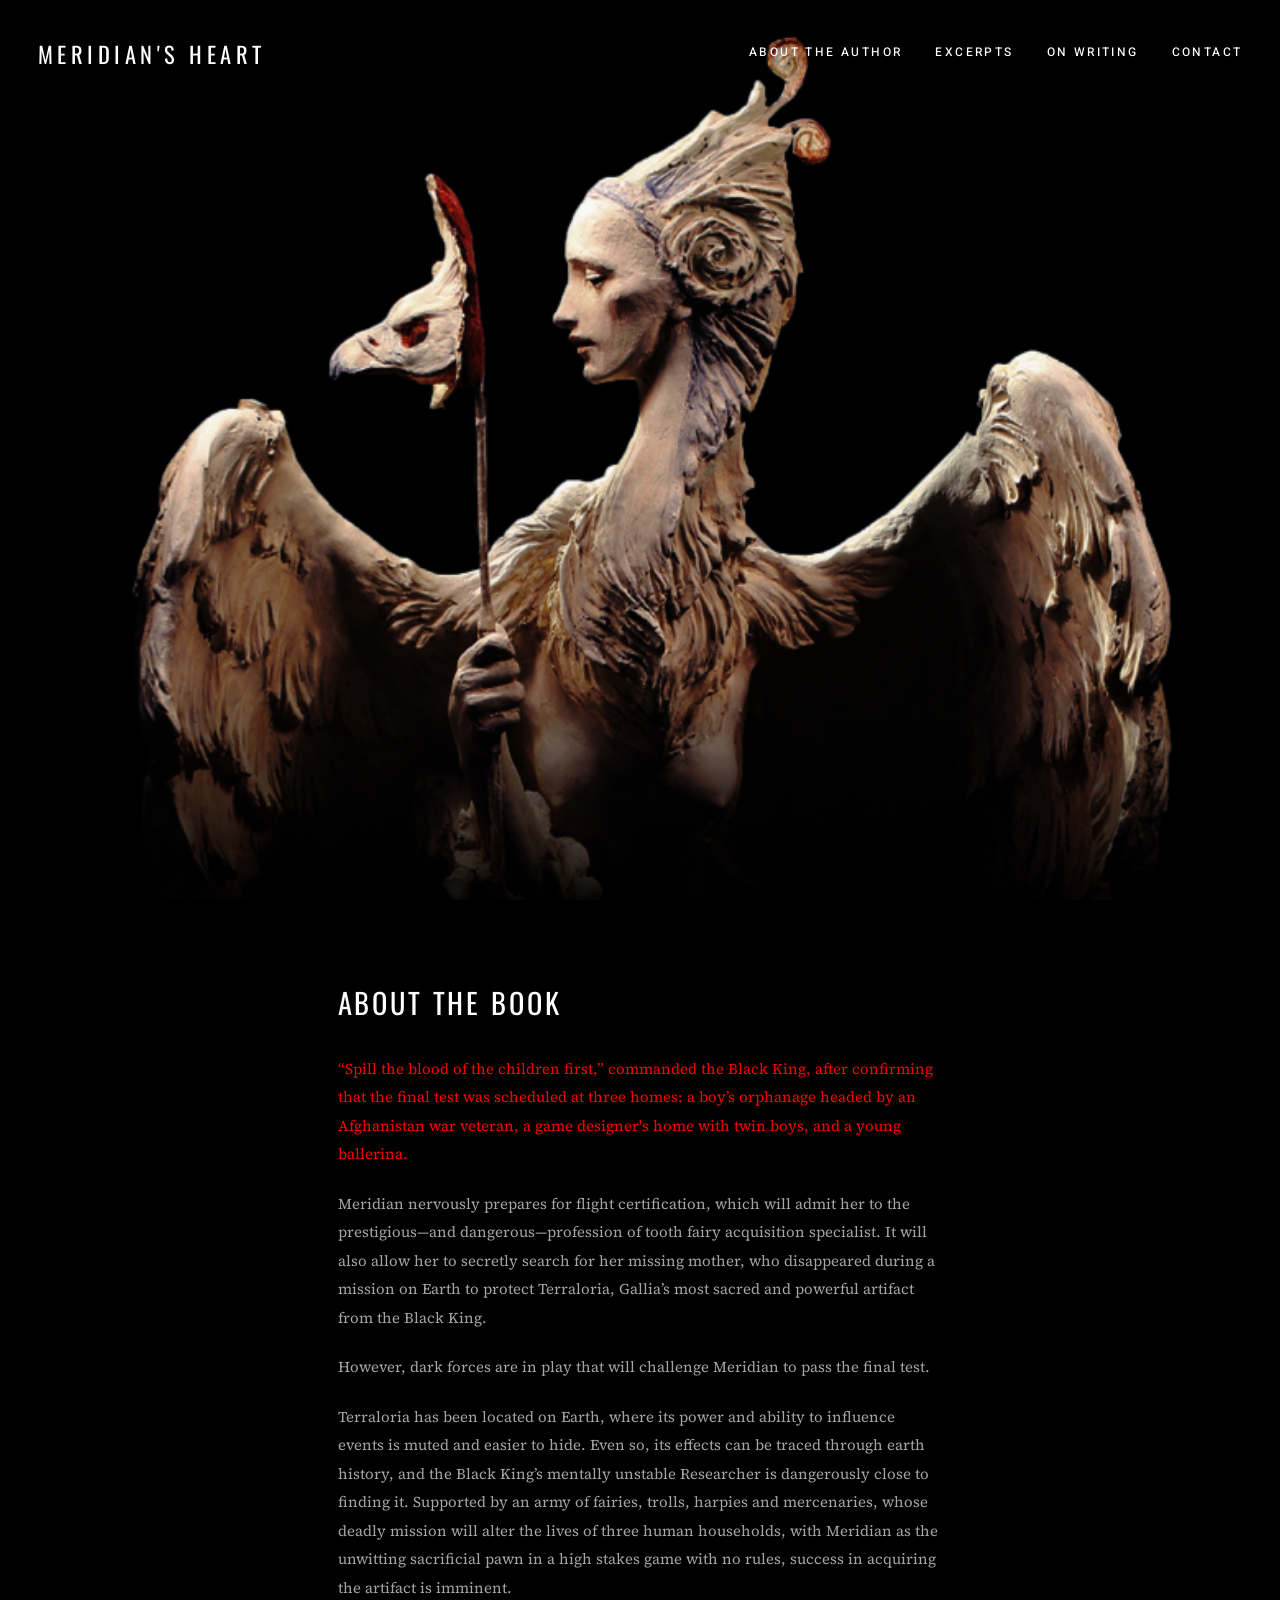
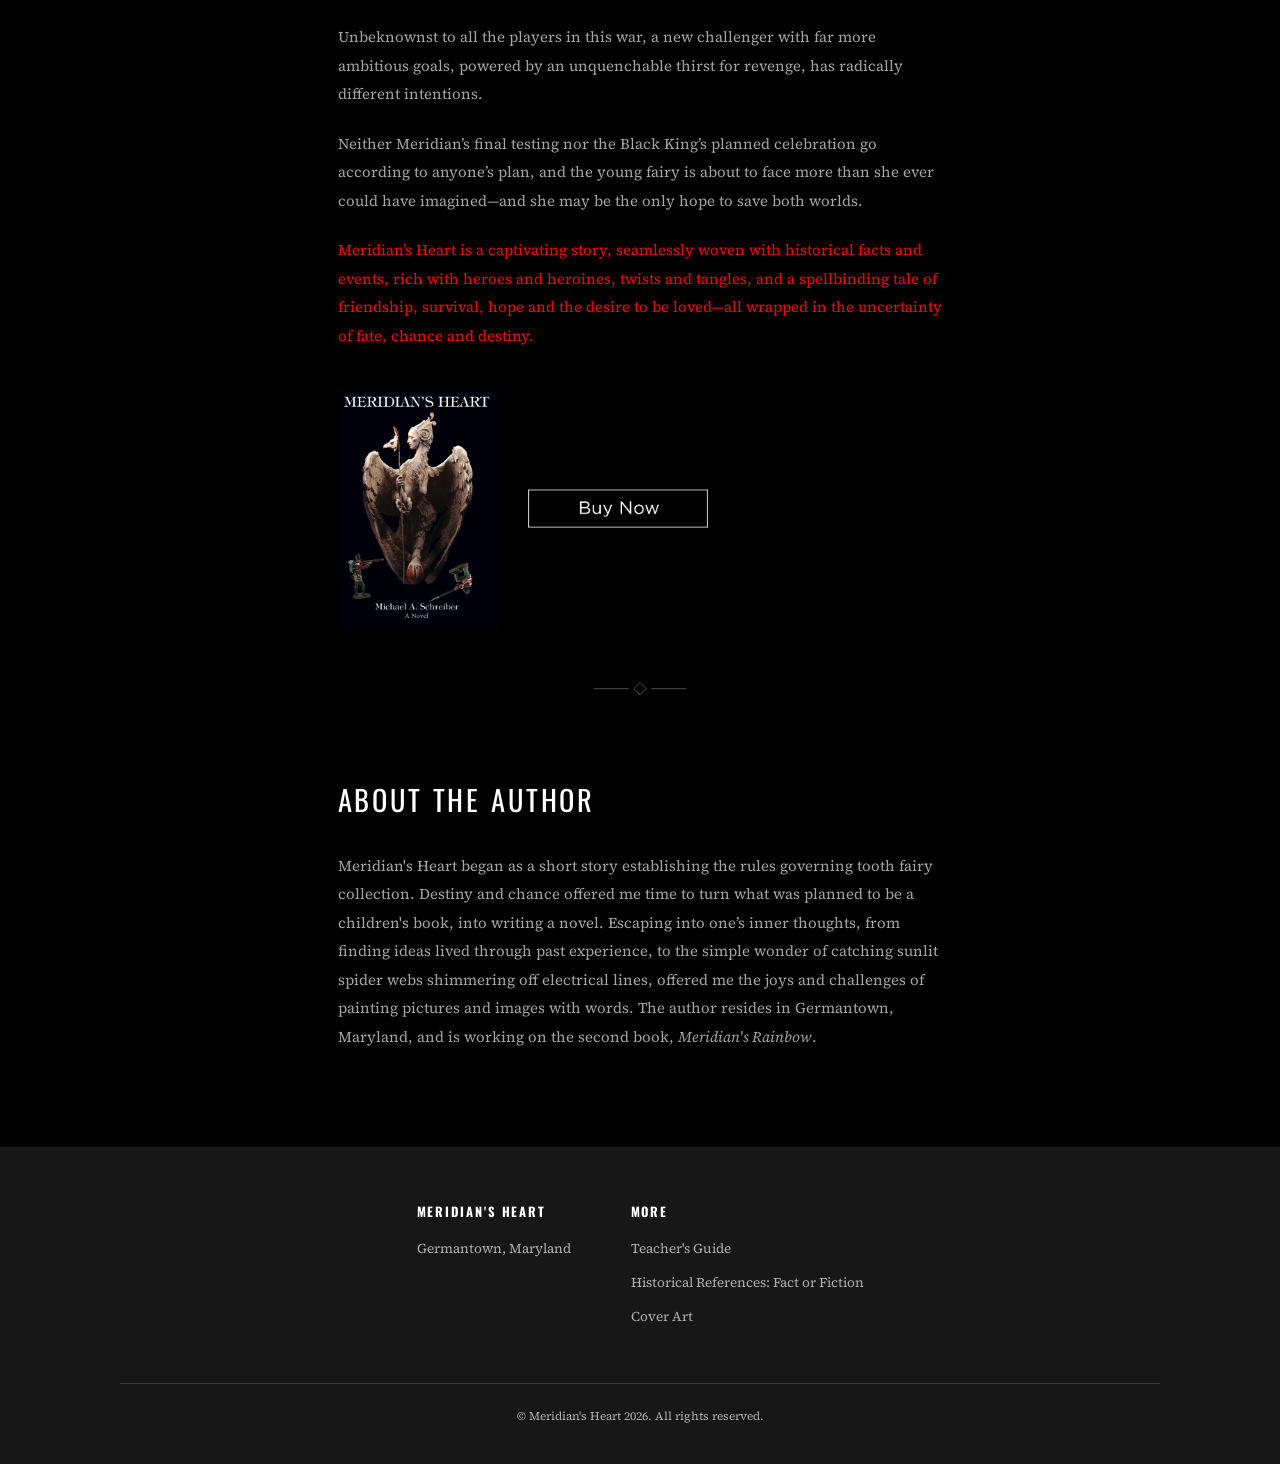
==== index.html @ f92e14dd "Initial static rebuild of meridiansheart.com Rebuilds the Squarespace site as plain HTML/CSS/JS, mat" ====
<!DOCTYPE html>
<html lang="en">
<head>
<meta charset="UTF-8">
<meta name="viewport" content="width=device-width, initial-scale=1.0">
<title>Home — Meridian's Heart</title>
<meta name="description" content="Meridian's Heart — a fantasy novel by Michael Schreiber. A tooth fairy acquisition specialist races to protect Terraloria from the Black King.">
<link rel="preconnect" href="https://fonts.googleapis.com">
<link rel="preconnect" href="https://fonts.gstatic.com" crossorigin>
<link href="https://fonts.googleapis.com/css2?family=Oswald:wght@400;500&family=Source+Serif+4:ital,opsz,wght@0,8..60,400;0,8..60,500;1,8..60,400&family=Heebo:wght@400;500&display=swap" rel="stylesheet">
<link rel="stylesheet" href="css/styles.css">
</head>
<body>
<div class="banner hero-full"></div>
<header class="site-header">
  <a class="brand" href="index.html">Meridian's Heart</a>
  <nav class="main-nav">
    <a href="about-the-author.html">About The Author</a>
      <a href="excerpts.html">Excerpts</a>
      <a href="on-writing.html">On Writing</a>
      <a href="contact.html">Contact</a>
  </nav>
</header>
<main>

<div class="home-copy">
  <h2 id="about-the-book" class="reveal">About the Book</h2>
  <p class="red reveal">&ldquo;Spill the blood of the children first,&rdquo; commanded the Black King, after confirming that the final test was scheduled at three homes: a boy&rsquo;s orphanage headed by an Afghanistan war veteran, a game designer's home with twin boys, and a young ballerina.</p>
  <p class="reveal">Meridian nervously prepares for flight certification, which will admit her to the prestigious&mdash;and dangerous&mdash;profession of tooth fairy acquisition specialist. It will also allow her to secretly search for her missing mother, who disappeared during a mission on Earth to protect Terraloria, Gallia&rsquo;s most sacred and powerful artifact from the Black King.</p>
  <p class="reveal">However, dark forces are in play that will challenge Meridian to pass the final test.</p>
  <p class="reveal">Terraloria has been located on Earth, where its power and ability to influence events is muted and easier to hide. Even so, its effects can be traced through earth history, and the Black King&rsquo;s mentally unstable Researcher is dangerously close to finding it. Supported by an army of fairies, trolls, harpies and mercenaries, whose deadly mission will alter the lives of three human households, with Meridian as the unwitting sacrificial pawn in a high stakes game with no rules, success in acquiring the artifact is imminent.</p>
  <p class="reveal">Unbeknownst to all the players in this war, a new challenger with far more ambitious goals, powered by an unquenchable thirst for revenge, has radically different intentions.</p>
  <p class="reveal">Neither Meridian&rsquo;s final testing nor the Black King&rsquo;s planned celebration go according to anyone&rsquo;s plan, and the young fairy is about to face more than she ever could have imagined&mdash;and she may be the only hope to save both worlds.</p>
  <p class="red reveal">Meridian&rsquo;s Heart is a captivating story, seamlessly woven with historical facts and events, rich with heroes and heroines, twists and tangles, and a spellbinding tale of friendship, survival, hope and the desire to be loved&mdash;all wrapped in the uncertainty of fate, chance and destiny.</p>
</div>

<div class="cover-buy reveal">
  <img class="cover" src="images/main_cover.png" alt="Meridian's Heart book cover">
  <a class="buy-now-btn" href="https://secure.mybookorders.com/Orderpage/2047" target="_blank" rel="noopener">
    <img src="images/buynow.png" alt="Buy Now">
  </a>
</div>

<div class="divider" aria-hidden="true">
  <svg viewBox="0 0 120 20" xmlns="http://www.w3.org/2000/svg">
    <line x1="0" y1="10" x2="45" y2="10" stroke="currentColor" stroke-width="1"/>
    <path d="M60 2 L68 10 L60 18 L52 10 Z" stroke="currentColor" stroke-width="1" fill="none"/>
    <line x1="75" y1="10" x2="120" y2="10" stroke="currentColor" stroke-width="1"/>
  </svg>
</div>

<div class="author-section reveal">
  <h2>About The Author</h2>
  <p>Meridian's Heart began as a short story establishing the rules governing tooth fairy collection. Destiny and chance offered me time to turn what was planned to be a children's book, into writing a novel. Escaping into one&rsquo;s inner thoughts, from finding ideas lived through past experience, to the simple wonder of catching sunlit spider webs shimmering off electrical lines, offered me the joys and challenges of painting pictures and images with words. The author resides in Germantown, Maryland, and is working on the second book, <em>Meridian's Rainbow</em>.</p>
</div>

</main>
<footer class="site-footer">
  <div class="footer-wrap">
    <div class="footer-col">
      <h4>Meridian's Heart</h4>
      <p>Germantown, Maryland</p>
    </div>
    <div class="footer-col">
      <h4>More</h4>
      <a href="teachers-guide.html">Teacher's Guide</a>
        <a href="historical.html">Historical References: Fact or Fiction</a>
        <a href="cover-art.html">Cover Art</a>
    </div>
  </div>
  <div class="footer-bottom">
    &copy; Meridian's Heart <span id="copyright-year">2018</span>. All rights reserved.
  </div>
</footer>
<script src="js/reveal.js"></script>
<script>
  document.getElementById("copyright-year").textContent = new Date().getFullYear();
</script>
</body>
</html>
---- css/styles.css ----
/* Meridian's Heart — site styles (matches the original meridiansheart.com) */

:root {
  --black: #000000;
  --footer-bg: #171717;
  --ink: #ffffff;
  --ink-dim: rgba(255, 255, 255, 0.65);
  --rule: rgba(255, 255, 255, 0.15);
  --accent-red: #ff0000;
  --max-w: 650px;
  --font-head: "Oswald", "Arial Narrow", sans-serif;
  --font-body: "Source Serif 4", Georgia, "Times New Roman", serif;
}

* { box-sizing: border-box; }

html, body {
  margin: 0;
  padding: 0;
  background: var(--black);
  color: var(--ink-dim);
  font-family: var(--font-body);
  font-size: 15px;
  line-height: 1.9;
}

body {
  display: flex;
  flex-direction: column;
  min-height: 100vh;
}

a { color: var(--ink); text-decoration: none; }
a:hover { text-decoration: underline; }

img { max-width: 100%; display: block; }

h1, h2, h3 {
  font-family: var(--font-head);
  font-weight: 400;
  text-transform: uppercase;
  letter-spacing: 0.1em;
  color: var(--ink);
  margin: 0 0 0.9em;
}

h1 { font-size: 2.1rem; }
h2 { font-size: 1.9rem; }
h3 { font-size: 1.1rem; }

p { margin: 0 0 1.4em; }
p.red { color: var(--accent-red); }

/* ---------- header / nav, overlaid transparently on the banner ---------- */

.site-header {
  position: absolute;
  top: 0;
  left: 0;
  right: 0;
  z-index: 20;
  padding: 2.2rem 2.5rem;
  display: flex;
  align-items: center;
  justify-content: space-between;
  flex-wrap: wrap;
  gap: 1rem;
}

.brand {
  font-family: var(--font-head);
  font-size: 1.5rem;
  letter-spacing: 0.2em;
  color: var(--ink);
  text-transform: uppercase;
  white-space: nowrap;
}
.brand:hover { text-decoration: none; }

.main-nav {
  display: flex;
  gap: 2.2rem;
  flex-wrap: wrap;
  font-family: "Heebo", "Helvetica Neue", Arial, sans-serif;
  font-size: 0.8rem;
  font-weight: 500;
  text-transform: uppercase;
  letter-spacing: 0.2em;
}

.main-nav a {
  color: var(--ink);
  border-bottom: 1px solid transparent;
  padding-bottom: 3px;
}
.main-nav a:hover,
.main-nav a.active {
  text-decoration: none;
  border-bottom-color: var(--ink);
}

/* ---------- banner / parallax hero ---------- */

.banner {
  position: relative;
  width: 100%;
  height: 58vh;
  min-height: 360px;
  background-image: url("../images/header_image_01.png");
  background-size: cover;
  background-position: center 20%;
  background-repeat: no-repeat;
  background-attachment: fixed;
}

.banner.hero-full {
  height: 100vh;
}

.banner::after {
  content: "";
  position: absolute;
  left: 0;
  right: 0;
  bottom: 0;
  height: 220px;
  background: linear-gradient(to bottom, rgba(0, 0, 0, 0) 0%, rgba(0, 0, 0, 0.92) 100%);
  pointer-events: none;
}

/* ---------- scroll reveal ---------- */

.reveal {
  opacity: 0;
  transform: translateY(22px);
  transition: opacity 0.8s ease, transform 0.8s ease;
}
.reveal.is-visible {
  opacity: 1;
  transform: translateY(0);
}

/* ---------- ornamental divider ---------- */

.divider {
  display: flex;
  justify-content: center;
  margin: 3.5rem auto;
  color: var(--ink-dim);
  opacity: 0.6;
}
.divider svg { width: 92px; height: auto; display: block; }

@media (max-width: 800px) {
  .banner,
  .banner.hero-full {
    background-attachment: scroll;
    height: 48vh;
  }
}

main { flex: 1; }

.page {
  max-width: var(--max-w);
  margin: 0 auto;
  padding: 4.5rem 1.5rem 5rem;
}

.page.wide { max-width: 980px; }

.signature {
  font-family: var(--font-body);
  font-style: italic;
  color: var(--ink);
  margin-top: 2rem;
}

/* ---------- homepage ---------- */

.home-copy { max-width: var(--max-w); margin: 0 auto; padding: 5rem 1.5rem 0; }

.cover-buy {
  max-width: var(--max-w);
  margin: 2.5rem auto 0;
  display: flex;
  align-items: center;
  gap: 2rem;
  flex-wrap: wrap;
  padding: 0 1.5rem;
}

.cover-buy img.cover { width: 160px; flex: 0 0 auto; }

.buy-now-btn { flex: 0 0 auto; }
.buy-now-btn img { width: 180px; }

.author-section {
  max-width: var(--max-w);
  margin: 5rem auto 0;
  padding: 0 1.5rem 5rem;
}

/* ---------- excerpts ---------- */

.excerpt {
  margin: 2.4rem 0;
}
.excerpt h3 {
  color: var(--ink);
  font-size: 1rem;
  margin-bottom: 0.9em;
}

/* ---------- historical references ---------- */

.fact-entry {
  padding: 1.1rem 0;
  border-bottom: 1px solid var(--rule);
}
.fact-entry:last-child { border-bottom: none; }
.fact-entry .tag {
  display: inline-block;
  font-family: var(--font-head);
  font-size: 0.68rem;
  text-transform: uppercase;
  letter-spacing: 0.12em;
  padding: 0.15em 0.6em;
  margin-right: 0.6em;
  border: 1px solid var(--rule);
  color: var(--ink);
}
.fact-entry p { display: inline; color: var(--ink-dim); }
.fact-entry strong { color: var(--ink); font-weight: 600; }

/* ---------- teacher's guide ---------- */

.chapter-block { margin-bottom: 2.4rem; }
.chapter-block h3 { color: var(--ink); margin-bottom: 0.9em; }
.chapter-block ol { padding-left: 1.3em; margin: 0; }
.chapter-block li { margin-bottom: 1em; }

.note { font-size: 0.92rem; font-style: italic; }

/* ---------- contact ---------- */

form.contact-form {
  display: flex;
  flex-direction: column;
  gap: 1.3rem;
  margin-top: 2rem;
}
.form-row { display: flex; gap: 1rem; flex-wrap: wrap; }
.form-row > div { flex: 1 1 200px; }

label {
  display: block;
  font-family: var(--font-head);
  font-size: 0.72rem;
  text-transform: uppercase;
  letter-spacing: 0.12em;
  color: var(--ink-dim);
  margin-bottom: 0.5em;
}

input, textarea {
  width: 100%;
  background: transparent;
  border: none;
  border-bottom: 1px solid var(--rule);
  color: var(--ink);
  font-family: var(--font-body);
  font-size: 1rem;
  padding: 0.5em 0;
  border-radius: 0;
}
input:focus, textarea:focus { outline: none; border-bottom-color: var(--ink); }

button.submit-btn {
  align-self: flex-start;
  margin-top: 0.6rem;
  padding: 0.75em 2.4em;
  background: transparent;
  color: var(--ink);
  border: 1px solid var(--ink);
  font-family: var(--font-head);
  text-transform: uppercase;
  letter-spacing: 0.15em;
  font-size: 0.8rem;
  cursor: pointer;
}
button.submit-btn:hover { background: var(--ink); color: var(--black); }

.contact-direct {
  margin-top: 3rem;
  padding-top: 1.6rem;
  border-top: 1px solid var(--rule);
  font-size: 0.95rem;
}

/* ---------- cover art ---------- */

.cover-art-image { text-align: center; margin-bottom: 2.4rem; }
.cover-art-image img { max-width: 260px; margin: 0 auto; }

/* ---------- footer ---------- */

.site-footer {
  background: var(--footer-bg);
  padding: 3.5rem 1.5rem 2.5rem;
  text-align: center;
}

.footer-wrap {
  max-width: 1040px;
  margin: 0 auto;
  display: flex;
  justify-content: center;
  gap: 4rem;
  flex-wrap: wrap;
  text-align: left;
}

.footer-col h4 {
  font-family: var(--font-head);
  color: var(--ink);
  font-size: 0.85rem;
  text-transform: uppercase;
  letter-spacing: 0.15em;
  margin: 0 0 1em;
}

.footer-col a, .footer-col p {
  display: block;
  color: var(--ink-dim);
  font-size: 0.9rem;
  margin-bottom: 0.6em;
}

.footer-bottom {
  max-width: 1040px;
  margin: 3rem auto 0;
  padding-top: 1.4rem;
  border-top: 1px solid var(--rule);
  font-size: 0.78rem;
  color: var(--ink-dim);
}

@media (max-width: 700px) {
  .site-header { padding: 1.6rem 1.3rem; flex-direction: column; align-items: flex-start; }
  .main-nav { gap: 1.2rem; font-size: 0.72rem; }
  .page { padding: 3rem 1.2rem 3.5rem; }
  .home-copy, .author-section { padding-left: 1.2rem; padding-right: 1.2rem; }
  .cover-buy { padding-left: 1.2rem; padding-right: 1.2rem; flex-direction: column; align-items: flex-start; }
  .footer-wrap { text-align: center; justify-content: center; gap: 2.4rem; }
}
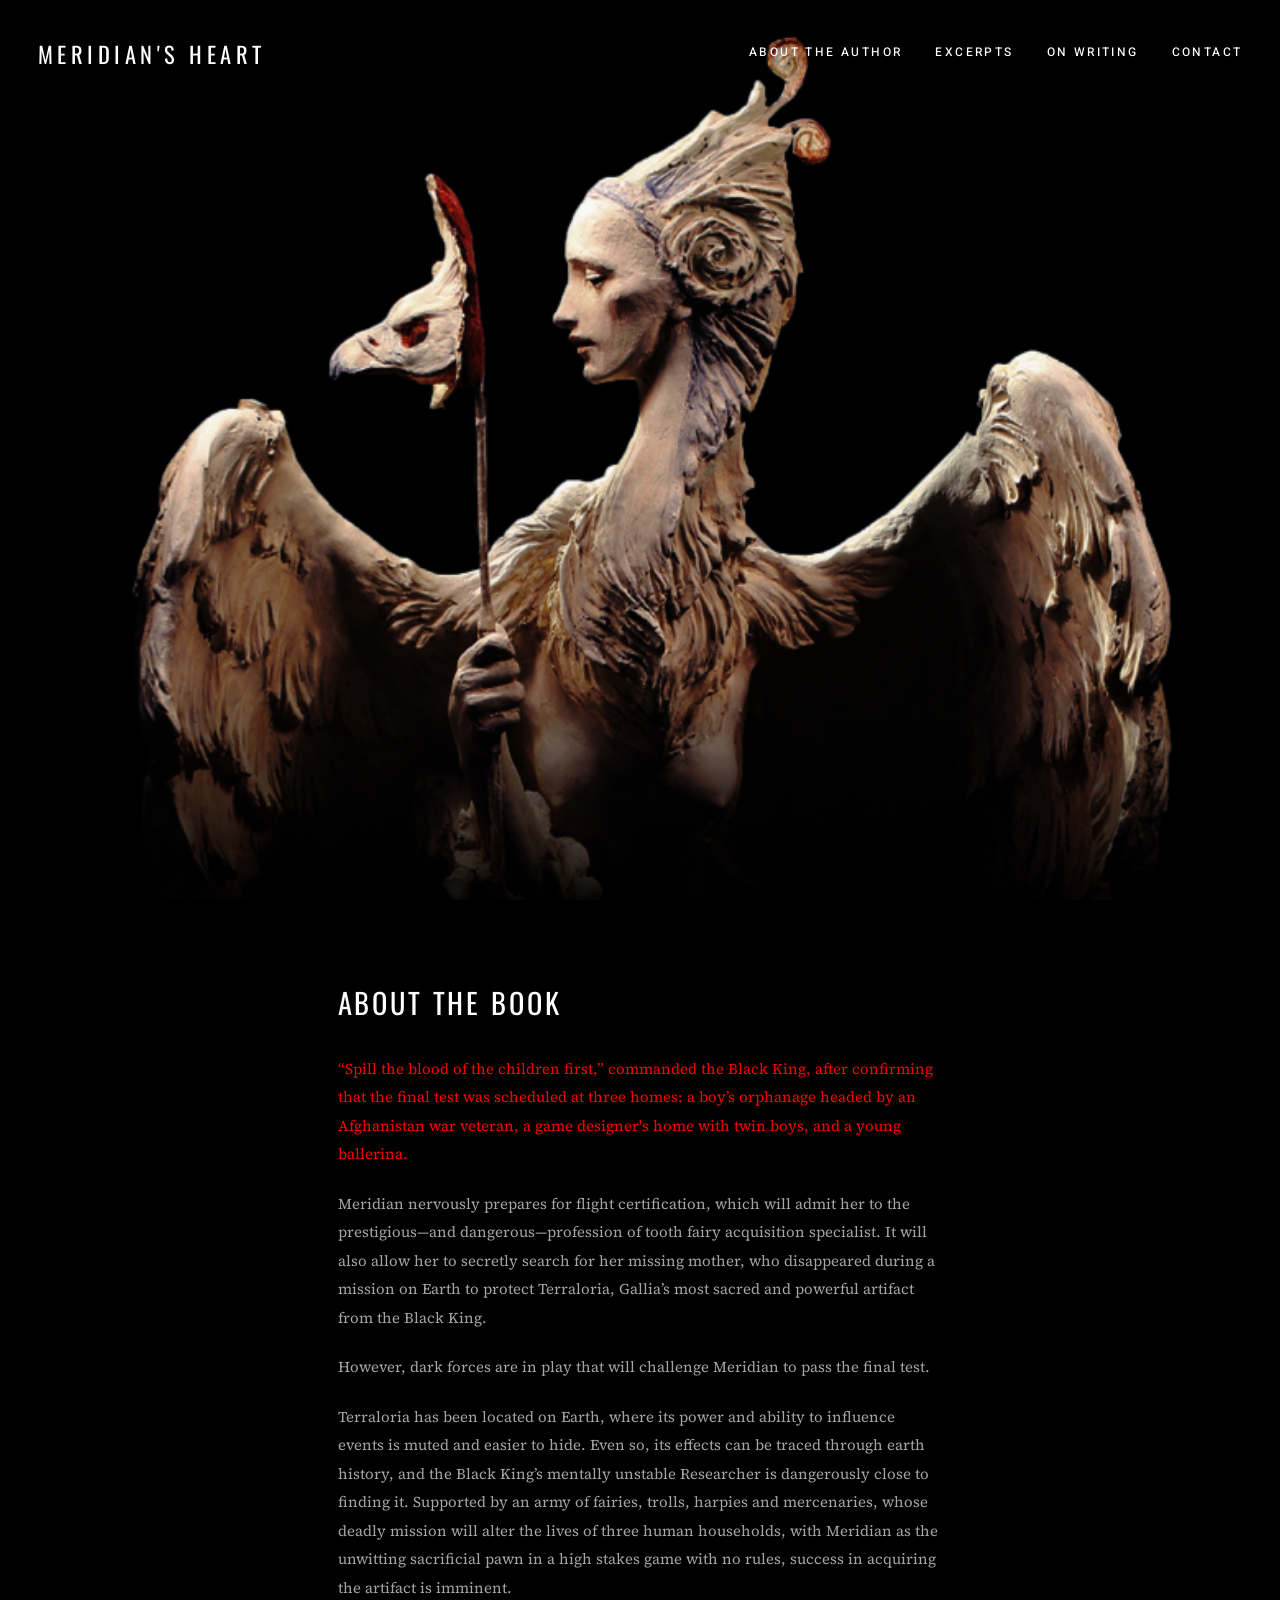
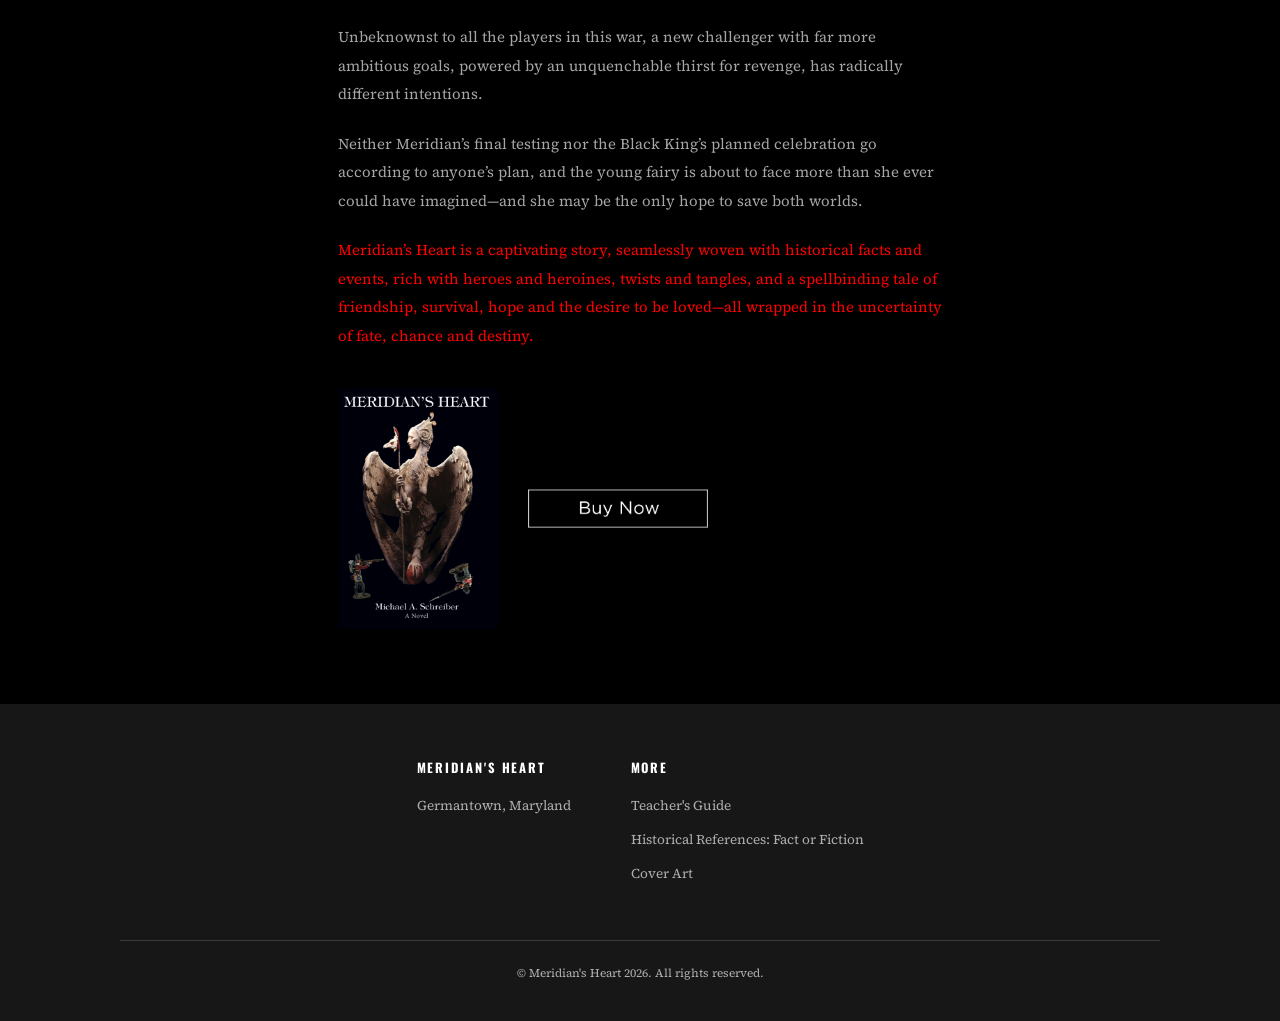
==== commit e25f14b7: "Add mobile hamburger nav, shrink inner-page banners, trim homepage copy - Replace wrapping mobile na" ====
--- a/index.html
+++ b/index.html
@@ -8,13 +8,16 @@
 <link rel="preconnect" href="https://fonts.googleapis.com">
 <link rel="preconnect" href="https://fonts.gstatic.com" crossorigin>
 <link href="https://fonts.googleapis.com/css2?family=Oswald:wght@400;500&family=Source+Serif+4:ital,opsz,wght@0,8..60,400;0,8..60,500;1,8..60,400&family=Heebo:wght@400;500&display=swap" rel="stylesheet">
-<link rel="stylesheet" href="css/styles.css">
+<link rel="stylesheet" href="css/styles.css?v=3">
 </head>
 <body>
 <div class="banner hero-full"></div>
 <header class="site-header">
   <a class="brand" href="index.html">Meridian's Heart</a>
-  <nav class="main-nav">
+  <button class="nav-toggle" aria-label="Toggle navigation" aria-expanded="false" aria-controls="main-nav">
+    <span></span><span></span><span></span>
+  </button>
+  <nav class="main-nav" id="main-nav">
     <a href="about-the-author.html">About The Author</a>
       <a href="excerpts.html">Excerpts</a>
       <a href="on-writing.html">On Writing</a>
@@ -41,19 +44,6 @@
   </a>
 </div>
 
-<div class="divider" aria-hidden="true">
-  <svg viewBox="0 0 120 20" xmlns="http://www.w3.org/2000/svg">
-    <line x1="0" y1="10" x2="45" y2="10" stroke="currentColor" stroke-width="1"/>
-    <path d="M60 2 L68 10 L60 18 L52 10 Z" stroke="currentColor" stroke-width="1" fill="none"/>
-    <line x1="75" y1="10" x2="120" y2="10" stroke="currentColor" stroke-width="1"/>
-  </svg>
-</div>
-
-<div class="author-section reveal">
-  <h2>About The Author</h2>
-  <p>Meridian's Heart began as a short story establishing the rules governing tooth fairy collection. Destiny and chance offered me time to turn what was planned to be a children's book, into writing a novel. Escaping into one&rsquo;s inner thoughts, from finding ideas lived through past experience, to the simple wonder of catching sunlit spider webs shimmering off electrical lines, offered me the joys and challenges of painting pictures and images with words. The author resides in Germantown, Maryland, and is working on the second book, <em>Meridian's Rainbow</em>.</p>
-</div>
-
 </main>
 <footer class="site-footer">
   <div class="footer-wrap">
@@ -72,7 +62,8 @@
     &copy; Meridian's Heart <span id="copyright-year">2018</span>. All rights reserved.
   </div>
 </footer>
-<script src="js/reveal.js"></script>
+<script src="js/reveal.js?v=3"></script>
+<script src="js/nav.js?v=3"></script>
 <script>
   document.getElementById("copyright-year").textContent = new Date().getFullYear();
 </script>
--- a/css/styles.css
+++ b/css/styles.css
@@ -99,13 +99,44 @@
   border-bottom-color: var(--ink);
 }
 
+/* ---------- mobile nav toggle ---------- */
+
+.nav-toggle {
+  display: none;
+  position: relative;
+  z-index: 30;
+  width: 28px;
+  height: 20px;
+  padding: 0;
+  background: none;
+  border: none;
+  cursor: pointer;
+}
+
+.nav-toggle span {
+  display: block;
+  position: absolute;
+  left: 0;
+  right: 0;
+  height: 2px;
+  background: var(--ink);
+  transition: transform 0.25s ease, opacity 0.2s ease;
+}
+.nav-toggle span:nth-child(1) { top: 0; }
+.nav-toggle span:nth-child(2) { top: 9px; }
+.nav-toggle span:nth-child(3) { top: 18px; }
+
+.nav-toggle[aria-expanded="true"] span:nth-child(1) { top: 9px; transform: rotate(45deg); }
+.nav-toggle[aria-expanded="true"] span:nth-child(2) { opacity: 0; }
+.nav-toggle[aria-expanded="true"] span:nth-child(3) { top: 9px; transform: rotate(-45deg); }
+
 /* ---------- banner / parallax hero ---------- */
 
 .banner {
   position: relative;
   width: 100%;
-  height: 58vh;
-  min-height: 360px;
+  height: 32vh;
+  min-height: 220px;
   background-image: url("../images/header_image_01.png");
   background-size: cover;
   background-position: center 20%;
@@ -115,6 +146,7 @@
 
 .banner.hero-full {
   height: 100vh;
+  min-height: 360px;
 }
 
 .banner::after {
@@ -152,7 +184,11 @@
 .divider svg { width: 92px; height: auto; display: block; }
 
 @media (max-width: 800px) {
-  .banner,
+  .banner {
+    background-attachment: scroll;
+    height: 26vh;
+    min-height: 180px;
+  }
   .banner.hero-full {
     background-attachment: scroll;
     height: 48vh;
@@ -187,19 +223,13 @@
   align-items: center;
   gap: 2rem;
   flex-wrap: wrap;
-  padding: 0 1.5rem;
+  padding: 0 1.5rem 5rem;
 }
 
 .cover-buy img.cover { width: 160px; flex: 0 0 auto; }
 
 .buy-now-btn { flex: 0 0 auto; }
 .buy-now-btn img { width: 180px; }
-
-.author-section {
-  max-width: var(--max-w);
-  margin: 5rem auto 0;
-  padding: 0 1.5rem 5rem;
-}
 
 /* ---------- excerpts ---------- */
 
@@ -347,10 +377,32 @@
 }
 
 @media (max-width: 700px) {
-  .site-header { padding: 1.6rem 1.3rem; flex-direction: column; align-items: flex-start; }
-  .main-nav { gap: 1.2rem; font-size: 0.72rem; }
+  .site-header { padding: 1.6rem 1.3rem; }
+  .nav-toggle { display: block; }
+
+  .main-nav {
+    position: fixed;
+    inset: 0;
+    z-index: 25;
+    background: rgba(0, 0, 0, 0.97);
+    flex-direction: column;
+    justify-content: center;
+    align-items: center;
+    gap: 2.2rem;
+    font-size: 1.1rem;
+    opacity: 0;
+    visibility: hidden;
+    transform: translateY(-12px);
+    transition: opacity 0.25s ease, transform 0.25s ease, visibility 0.25s;
+  }
+  .main-nav.is-open {
+    opacity: 1;
+    visibility: visible;
+    transform: translateY(0);
+  }
+
   .page { padding: 3rem 1.2rem 3.5rem; }
-  .home-copy, .author-section { padding-left: 1.2rem; padding-right: 1.2rem; }
+  .home-copy { padding-left: 1.2rem; padding-right: 1.2rem; }
   .cover-buy { padding-left: 1.2rem; padding-right: 1.2rem; flex-direction: column; align-items: flex-start; }
   .footer-wrap { text-align: center; justify-content: center; gap: 2.4rem; }
 }
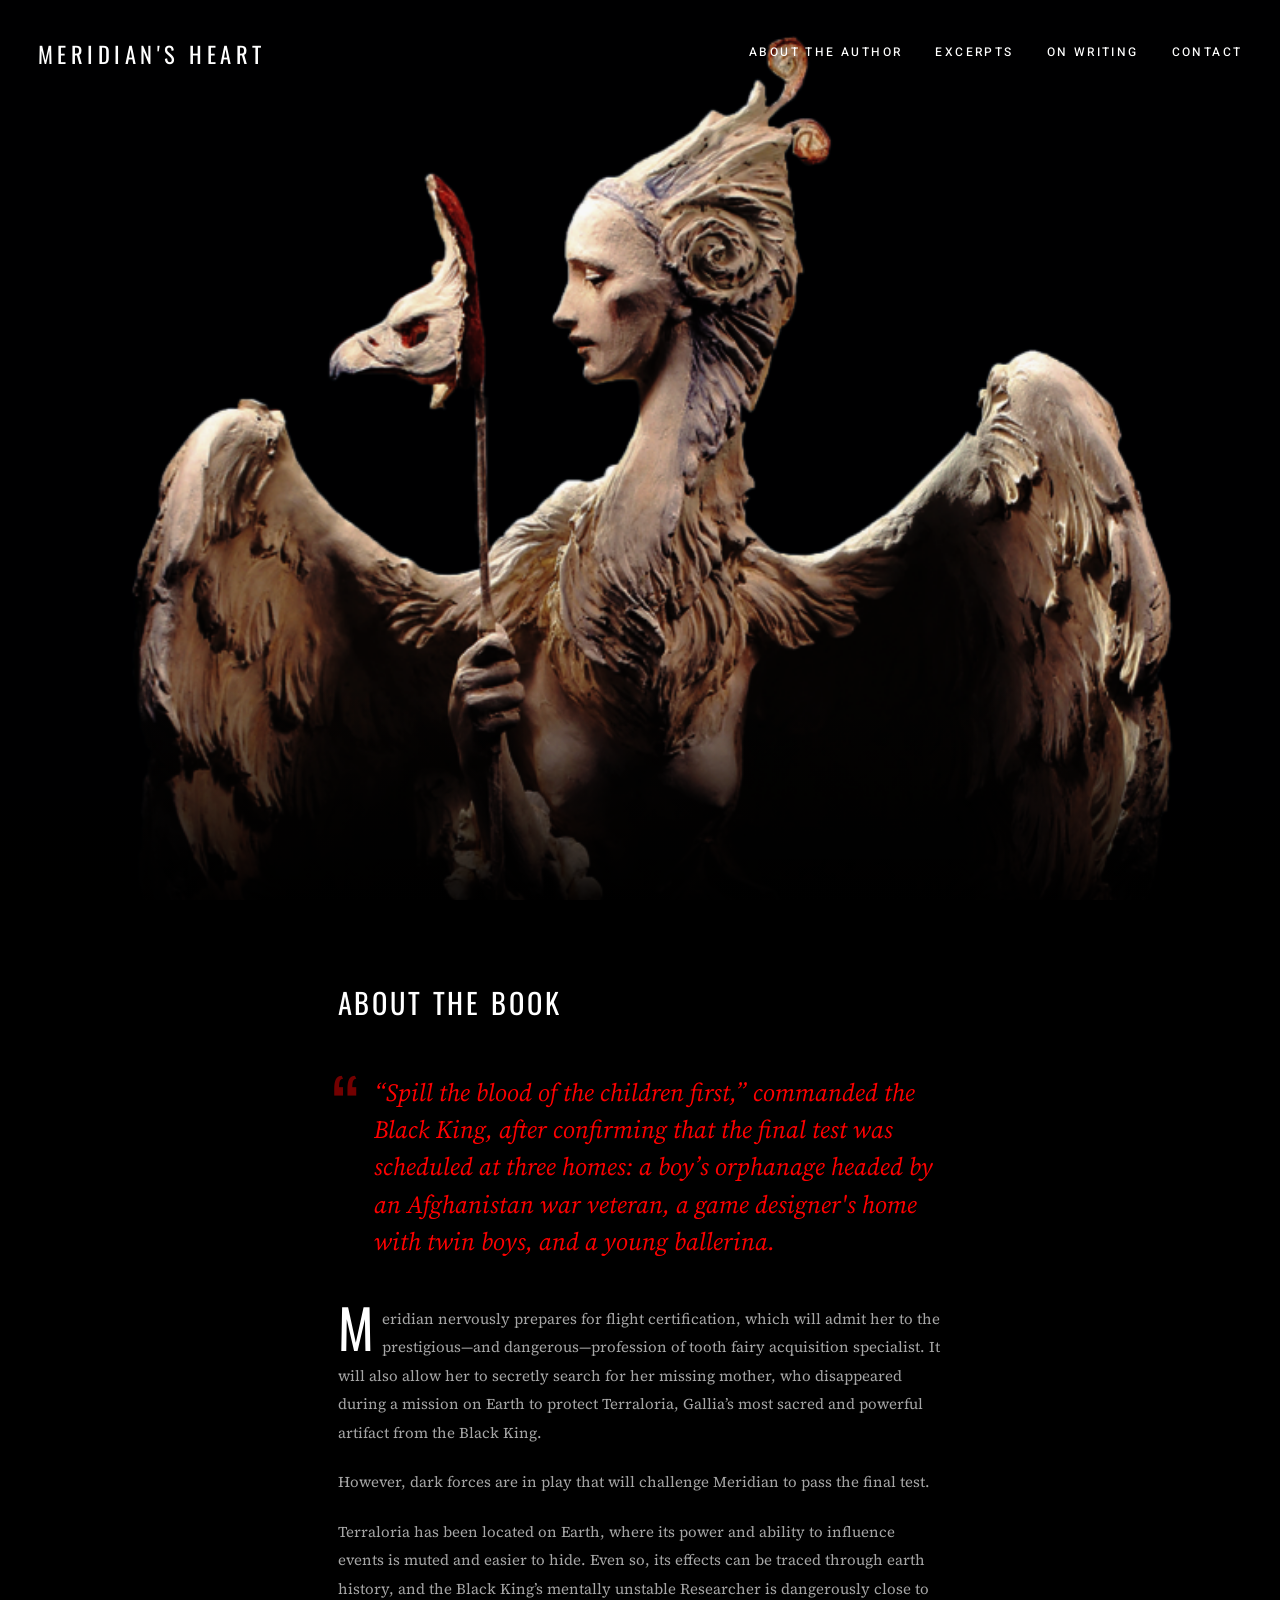
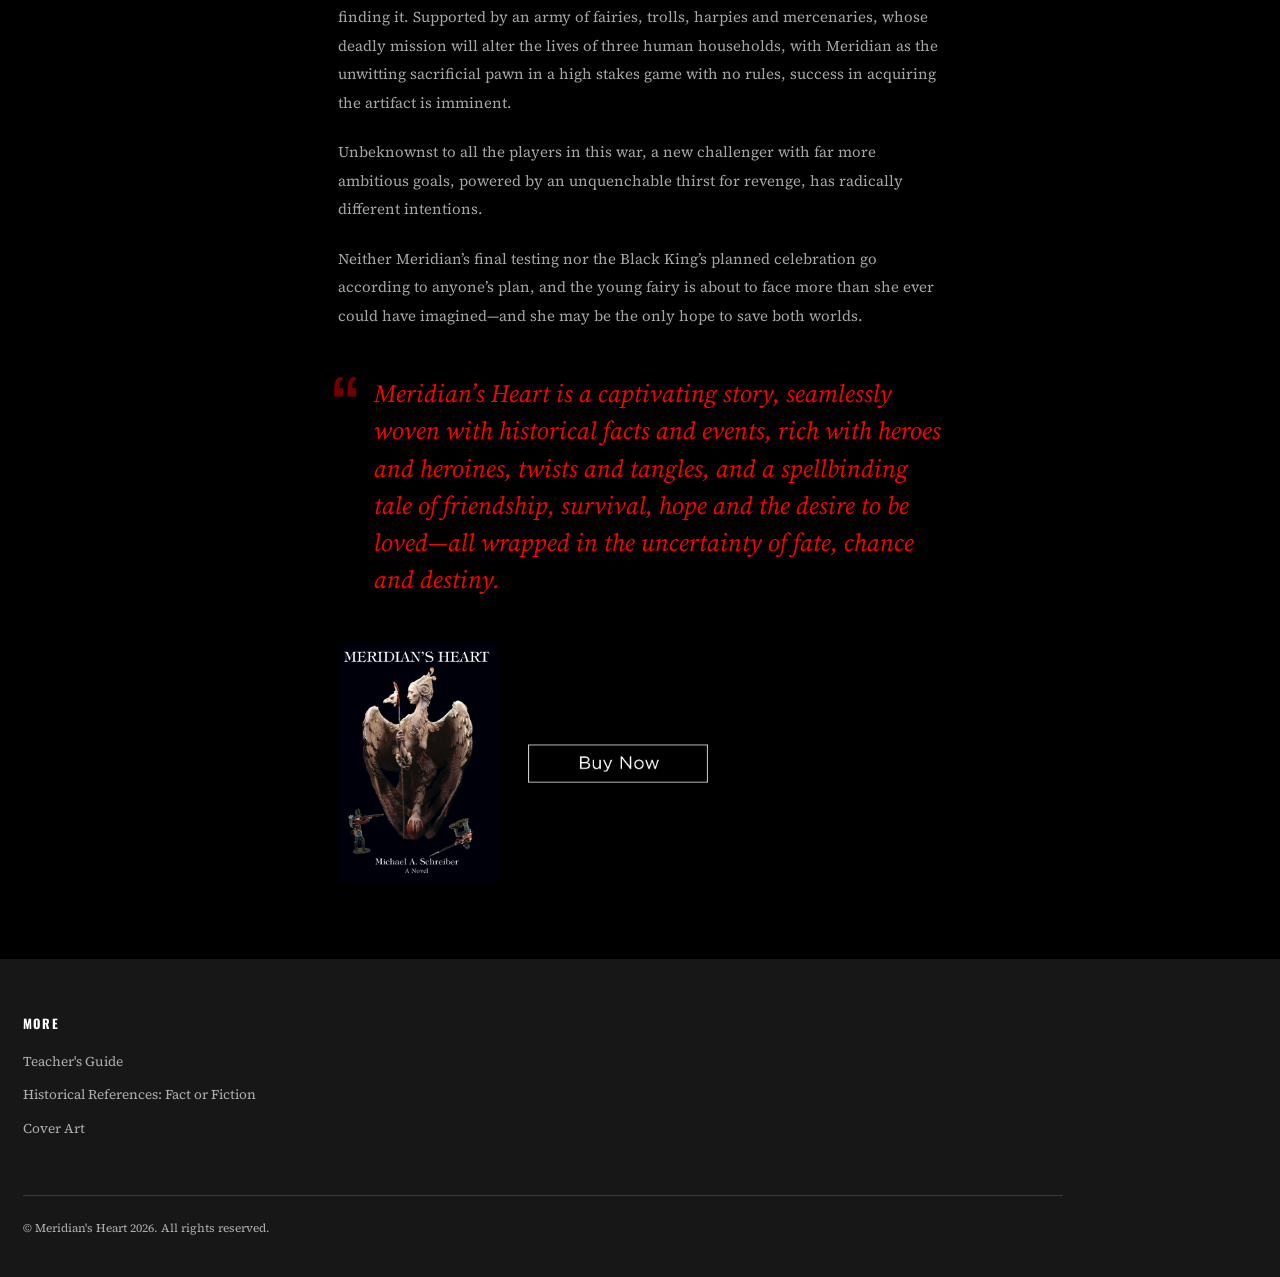
==== commit d1052947: "Redesign homepage copy and Historical References, trim footer/contact - Fix inner-page banner vignet" ====
--- a/index.html
+++ b/index.html
@@ -8,7 +8,7 @@
 <link rel="preconnect" href="https://fonts.googleapis.com">
 <link rel="preconnect" href="https://fonts.gstatic.com" crossorigin>
 <link href="https://fonts.googleapis.com/css2?family=Oswald:wght@400;500&family=Source+Serif+4:ital,opsz,wght@0,8..60,400;0,8..60,500;1,8..60,400&family=Heebo:wght@400;500&display=swap" rel="stylesheet">
-<link rel="stylesheet" href="css/styles.css?v=3">
+<link rel="stylesheet" href="css/styles.css?v=4">
 </head>
 <body>
 <div class="banner hero-full"></div>
@@ -28,13 +28,13 @@
 
 <div class="home-copy">
   <h2 id="about-the-book" class="reveal">About the Book</h2>
-  <p class="red reveal">&ldquo;Spill the blood of the children first,&rdquo; commanded the Black King, after confirming that the final test was scheduled at three homes: a boy&rsquo;s orphanage headed by an Afghanistan war veteran, a game designer's home with twin boys, and a young ballerina.</p>
-  <p class="reveal">Meridian nervously prepares for flight certification, which will admit her to the prestigious&mdash;and dangerous&mdash;profession of tooth fairy acquisition specialist. It will also allow her to secretly search for her missing mother, who disappeared during a mission on Earth to protect Terraloria, Gallia&rsquo;s most sacred and powerful artifact from the Black King.</p>
+  <p class="pull-quote reveal">&ldquo;Spill the blood of the children first,&rdquo; commanded the Black King, after confirming that the final test was scheduled at three homes: a boy&rsquo;s orphanage headed by an Afghanistan war veteran, a game designer's home with twin boys, and a young ballerina.</p>
+  <p class="reveal drop-cap">Meridian nervously prepares for flight certification, which will admit her to the prestigious&mdash;and dangerous&mdash;profession of tooth fairy acquisition specialist. It will also allow her to secretly search for her missing mother, who disappeared during a mission on Earth to protect Terraloria, Gallia&rsquo;s most sacred and powerful artifact from the Black King.</p>
   <p class="reveal">However, dark forces are in play that will challenge Meridian to pass the final test.</p>
   <p class="reveal">Terraloria has been located on Earth, where its power and ability to influence events is muted and easier to hide. Even so, its effects can be traced through earth history, and the Black King&rsquo;s mentally unstable Researcher is dangerously close to finding it. Supported by an army of fairies, trolls, harpies and mercenaries, whose deadly mission will alter the lives of three human households, with Meridian as the unwitting sacrificial pawn in a high stakes game with no rules, success in acquiring the artifact is imminent.</p>
   <p class="reveal">Unbeknownst to all the players in this war, a new challenger with far more ambitious goals, powered by an unquenchable thirst for revenge, has radically different intentions.</p>
   <p class="reveal">Neither Meridian&rsquo;s final testing nor the Black King&rsquo;s planned celebration go according to anyone&rsquo;s plan, and the young fairy is about to face more than she ever could have imagined&mdash;and she may be the only hope to save both worlds.</p>
-  <p class="red reveal">Meridian&rsquo;s Heart is a captivating story, seamlessly woven with historical facts and events, rich with heroes and heroines, twists and tangles, and a spellbinding tale of friendship, survival, hope and the desire to be loved&mdash;all wrapped in the uncertainty of fate, chance and destiny.</p>
+  <p class="pull-quote reveal">Meridian&rsquo;s Heart is a captivating story, seamlessly woven with historical facts and events, rich with heroes and heroines, twists and tangles, and a spellbinding tale of friendship, survival, hope and the desire to be loved&mdash;all wrapped in the uncertainty of fate, chance and destiny.</p>
 </div>
 
 <div class="cover-buy reveal">
@@ -48,10 +48,6 @@
 <footer class="site-footer">
   <div class="footer-wrap">
     <div class="footer-col">
-      <h4>Meridian's Heart</h4>
-      <p>Germantown, Maryland</p>
-    </div>
-    <div class="footer-col">
       <h4>More</h4>
       <a href="teachers-guide.html">Teacher's Guide</a>
         <a href="historical.html">Historical References: Fact or Fiction</a>
@@ -62,8 +58,8 @@
     &copy; Meridian's Heart <span id="copyright-year">2018</span>. All rights reserved.
   </div>
 </footer>
-<script src="js/reveal.js?v=3"></script>
-<script src="js/nav.js?v=3"></script>
+<script src="js/reveal.js?v=4"></script>
+<script src="js/nav.js?v=4"></script>
 <script>
   document.getElementById("copyright-year").textContent = new Date().getFullYear();
 </script>
--- a/css/styles.css
+++ b/css/styles.css
@@ -155,9 +155,13 @@
   left: 0;
   right: 0;
   bottom: 0;
-  height: 220px;
+  height: 30%;
   background: linear-gradient(to bottom, rgba(0, 0, 0, 0) 0%, rgba(0, 0, 0, 0.92) 100%);
   pointer-events: none;
+}
+
+.banner.hero-full::after {
+  height: 220px;
 }
 
 /* ---------- scroll reveal ---------- */
@@ -231,6 +235,39 @@
 .buy-now-btn { flex: 0 0 auto; }
 .buy-now-btn img { width: 180px; }
 
+/* drop cap on an opening paragraph */
+.drop-cap::first-letter {
+  font-family: var(--font-head);
+  float: left;
+  font-size: 3.6rem;
+  line-height: 0.78;
+  padding: 0.1rem 0.55rem 0 0;
+  color: var(--ink);
+}
+
+/* oversized pull-quote treatment */
+.pull-quote {
+  position: relative;
+  font-family: var(--font-body);
+  font-style: italic;
+  font-size: 1.65rem;
+  line-height: 1.5;
+  color: var(--accent-red);
+  margin: 3rem 0;
+  padding-left: 2.4rem;
+}
+.pull-quote::before {
+  content: "\201C";
+  position: absolute;
+  left: -0.4rem;
+  top: -1.6rem;
+  font-family: var(--font-head);
+  font-style: normal;
+  font-size: 5rem;
+  color: var(--accent-red);
+  opacity: 0.45;
+}
+
 /* ---------- excerpts ---------- */
 
 .excerpt {
@@ -242,26 +279,63 @@
   margin-bottom: 0.9em;
 }
 
-/* ---------- historical references ---------- */
-
-.fact-entry {
-  padding: 1.1rem 0;
-  border-bottom: 1px solid var(--rule);
-}
-.fact-entry:last-child { border-bottom: none; }
-.fact-entry .tag {
+/* ---------- historical references: card grid ---------- */
+
+.fact-grid {
+  display: grid;
+  grid-template-columns: repeat(auto-fill, minmax(260px, 1fr));
+  gap: 1.25rem;
+  margin-top: 1rem;
+}
+
+.fact-card {
+  position: relative;
+  overflow: hidden;
+  border: 1px solid var(--rule);
+  padding: 1.5rem 1.3rem 1.3rem;
+}
+.fact-card .page-num {
+  position: absolute;
+  right: 0.5rem;
+  top: -0.4rem;
+  font-family: var(--font-head);
+  font-size: 3.6rem;
+  color: var(--rule);
+  line-height: 1;
+  z-index: 0;
+  user-select: none;
+}
+.fact-card .tag {
+  position: relative;
+  z-index: 1;
   display: inline-block;
   font-family: var(--font-head);
-  font-size: 0.68rem;
+  font-size: 0.65rem;
   text-transform: uppercase;
   letter-spacing: 0.12em;
-  padding: 0.15em 0.6em;
-  margin-right: 0.6em;
-  border: 1px solid var(--rule);
-  color: var(--ink);
-}
-.fact-entry p { display: inline; color: var(--ink-dim); }
-.fact-entry strong { color: var(--ink); font-weight: 600; }
+  padding: 0.2em 0.6em;
+  margin-bottom: 0.9em;
+  border: 1px solid var(--ink-dim);
+  color: var(--ink-dim);
+}
+.fact-card .tag.fiction { color: var(--accent-red); border-color: var(--accent-red); }
+.fact-card .where {
+  position: relative;
+  z-index: 1;
+  display: block;
+  color: var(--ink);
+  font-family: var(--font-head);
+  font-size: 0.8rem;
+  letter-spacing: 0.04em;
+  margin-bottom: 0.5em;
+}
+.fact-card p {
+  position: relative;
+  z-index: 1;
+  font-size: 0.9rem;
+  margin: 0;
+  color: var(--ink-dim);
+}
 
 /* ---------- teacher's guide ---------- */
 
@@ -321,13 +395,6 @@
 }
 button.submit-btn:hover { background: var(--ink); color: var(--black); }
 
-.contact-direct {
-  margin-top: 3rem;
-  padding-top: 1.6rem;
-  border-top: 1px solid var(--rule);
-  font-size: 0.95rem;
-}
-
 /* ---------- cover art ---------- */
 
 .cover-art-image { text-align: center; margin-bottom: 2.4rem; }
@@ -338,14 +405,14 @@
 .site-footer {
   background: var(--footer-bg);
   padding: 3.5rem 1.5rem 2.5rem;
-  text-align: center;
+  text-align: left;
 }
 
 .footer-wrap {
   max-width: 1040px;
-  margin: 0 auto;
-  display: flex;
-  justify-content: center;
+  margin: 0;
+  display: flex;
+  justify-content: flex-start;
   gap: 4rem;
   flex-wrap: wrap;
   text-align: left;
@@ -369,11 +436,12 @@
 
 .footer-bottom {
   max-width: 1040px;
-  margin: 3rem auto 0;
+  margin: 3rem 0 0;
   padding-top: 1.4rem;
   border-top: 1px solid var(--rule);
   font-size: 0.78rem;
   color: var(--ink-dim);
+  text-align: left;
 }
 
 @media (max-width: 700px) {
@@ -404,5 +472,5 @@
   .page { padding: 3rem 1.2rem 3.5rem; }
   .home-copy { padding-left: 1.2rem; padding-right: 1.2rem; }
   .cover-buy { padding-left: 1.2rem; padding-right: 1.2rem; flex-direction: column; align-items: flex-start; }
-  .footer-wrap { text-align: center; justify-content: center; gap: 2.4rem; }
-}
+  .footer-wrap { gap: 2.4rem; }
+}
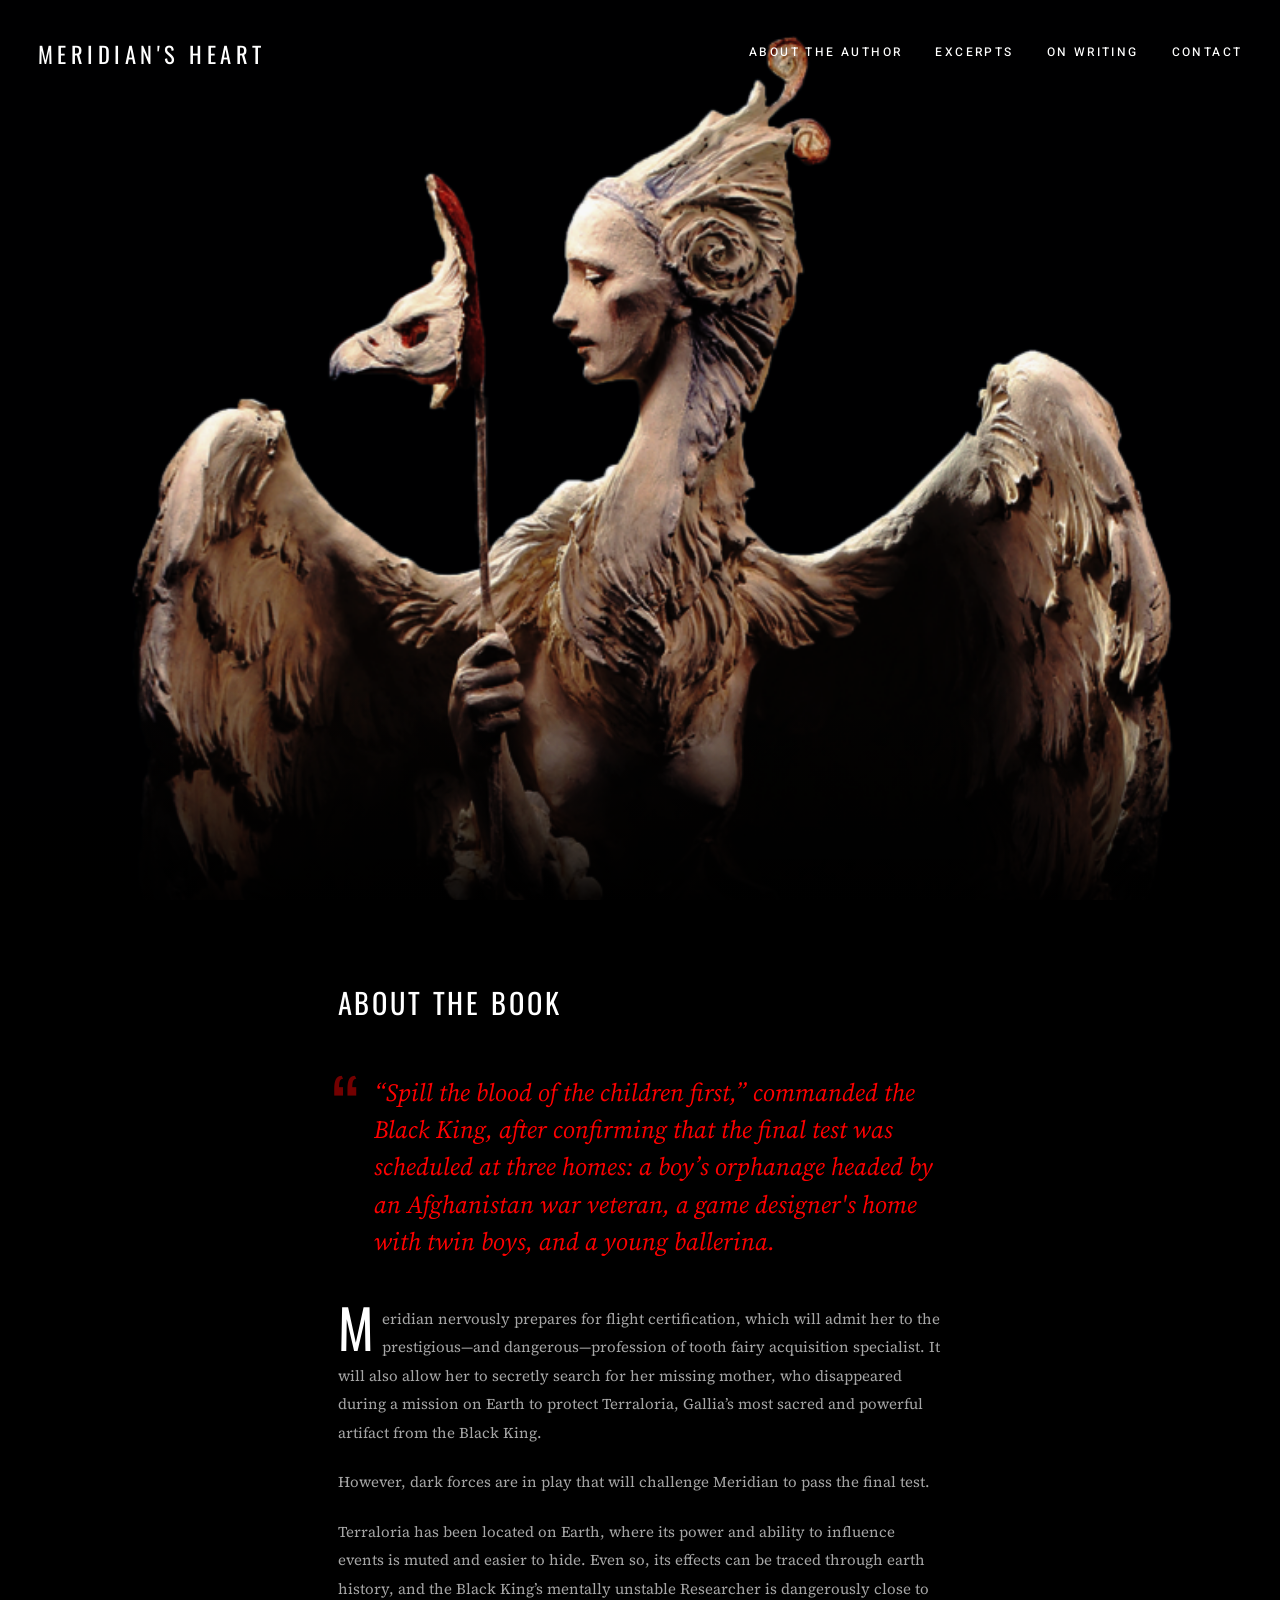
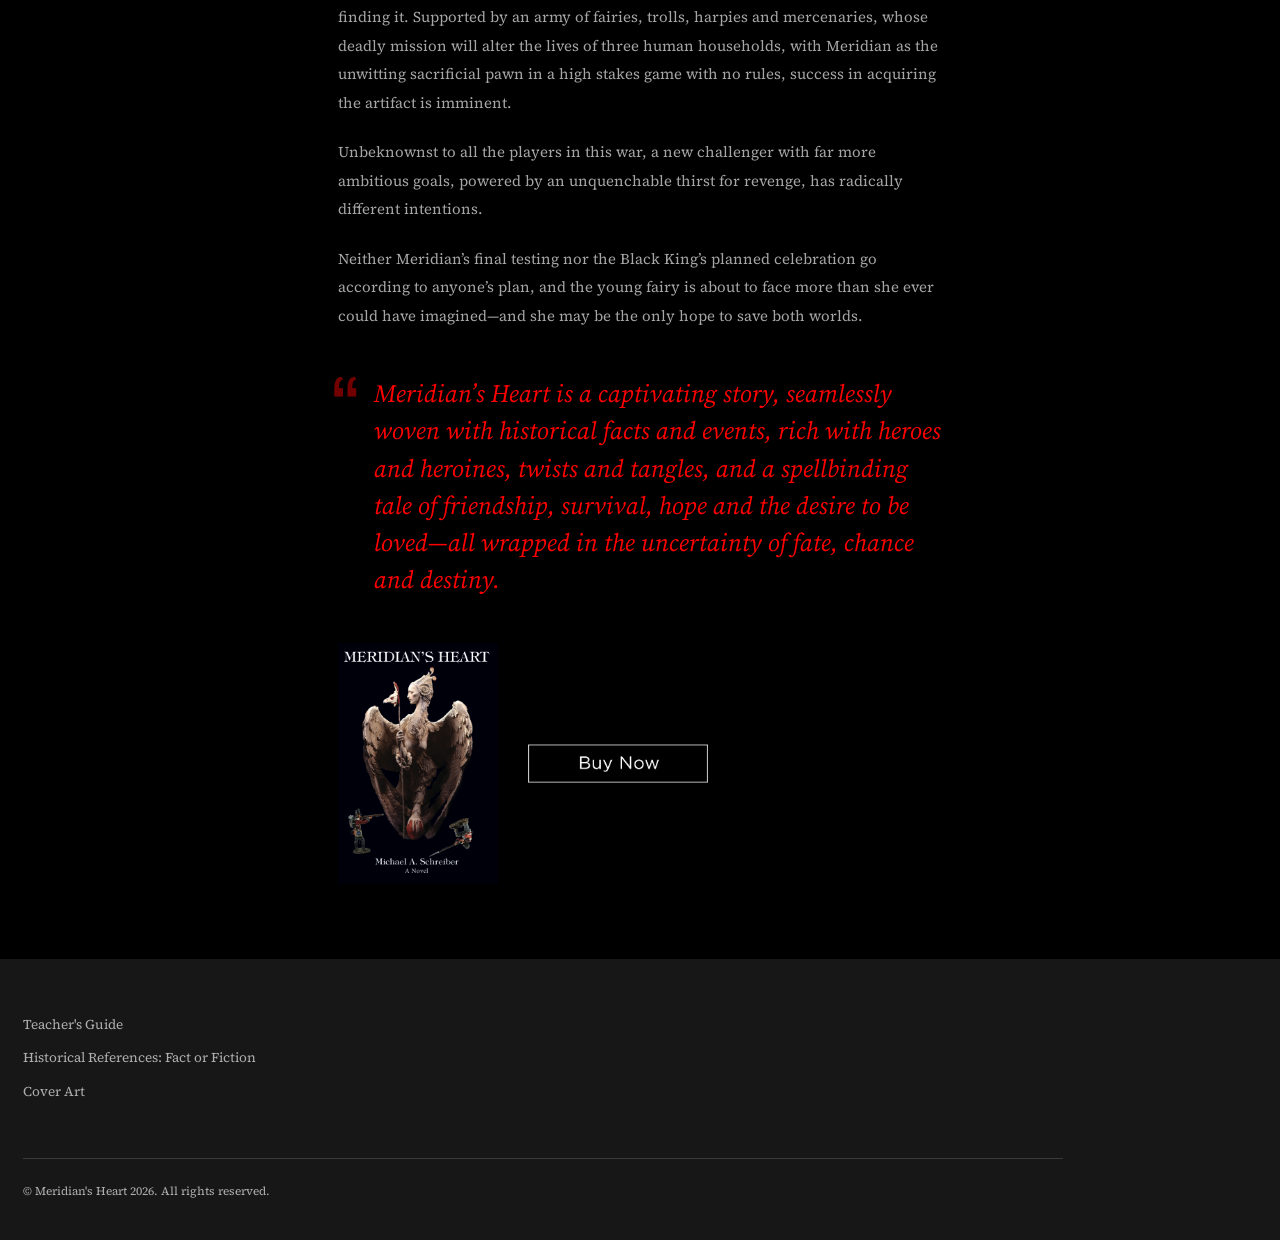
==== commit a4d652ea: "Drop "More" heading from footer Co-Authored-By: Claude Sonnet 5 <noreply@anthropic.com>" ====
--- a/index.html
+++ b/index.html
@@ -8,7 +8,7 @@
 <link rel="preconnect" href="https://fonts.googleapis.com">
 <link rel="preconnect" href="https://fonts.gstatic.com" crossorigin>
 <link href="https://fonts.googleapis.com/css2?family=Oswald:wght@400;500&family=Source+Serif+4:ital,opsz,wght@0,8..60,400;0,8..60,500;1,8..60,400&family=Heebo:wght@400;500&display=swap" rel="stylesheet">
-<link rel="stylesheet" href="css/styles.css?v=4">
+<link rel="stylesheet" href="css/styles.css?v=6">
 </head>
 <body>
 <div class="banner hero-full"></div>
@@ -48,7 +48,6 @@
 <footer class="site-footer">
   <div class="footer-wrap">
     <div class="footer-col">
-      <h4>More</h4>
       <a href="teachers-guide.html">Teacher's Guide</a>
         <a href="historical.html">Historical References: Fact or Fiction</a>
         <a href="cover-art.html">Cover Art</a>
@@ -58,8 +57,8 @@
     &copy; Meridian's Heart <span id="copyright-year">2018</span>. All rights reserved.
   </div>
 </footer>
-<script src="js/reveal.js?v=4"></script>
-<script src="js/nav.js?v=4"></script>
+<script src="js/reveal.js?v=6"></script>
+<script src="js/nav.js?v=6"></script>
 <script>
   document.getElementById("copyright-year").textContent = new Date().getFullYear();
 </script>
--- a/css/styles.css
+++ b/css/styles.css
@@ -283,7 +283,7 @@
 
 .fact-grid {
   display: grid;
-  grid-template-columns: repeat(auto-fill, minmax(260px, 1fr));
+  grid-template-columns: repeat(12, 1fr);
   gap: 1.25rem;
   margin-top: 1rem;
 }
@@ -293,6 +293,23 @@
   overflow: hidden;
   border: 1px solid var(--rule);
   padding: 1.5rem 1.3rem 1.3rem;
+}
+
+/* each row is packed server-side to sum to exactly 12 columns, so a
+   card is never left alone with empty space beside it */
+.fact-card.span-12 { grid-column: span 12; }
+.fact-card.span-6 { grid-column: span 6; }
+.fact-card.span-4 { grid-column: span 4; }
+.fact-card.span-3 { grid-column: span 3; }
+
+@media (max-width: 900px) {
+  .fact-card.span-3,
+  .fact-card.span-4,
+  .fact-card.span-6 { grid-column: span 6; }
+}
+
+@media (max-width: 600px) {
+  .fact-card { grid-column: span 12 !important; }
 }
 .fact-card .page-num {
   position: absolute;
